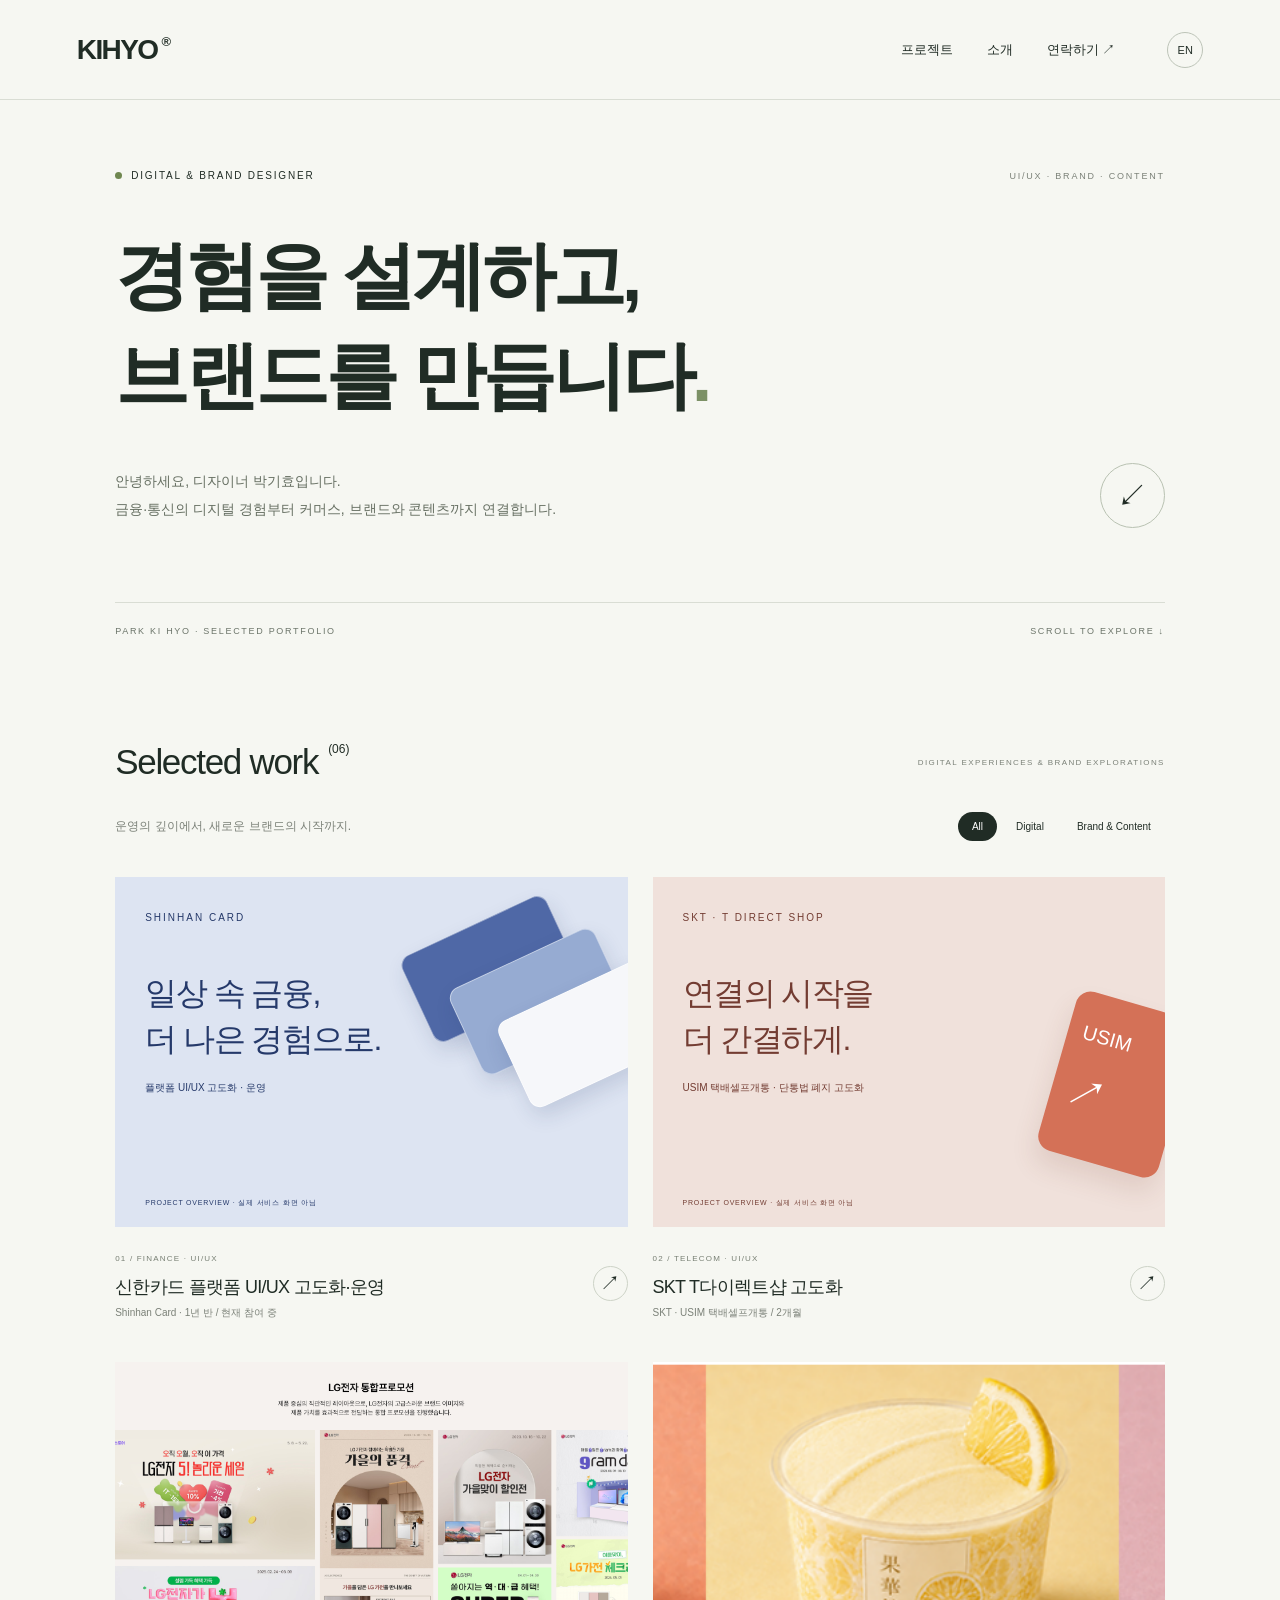
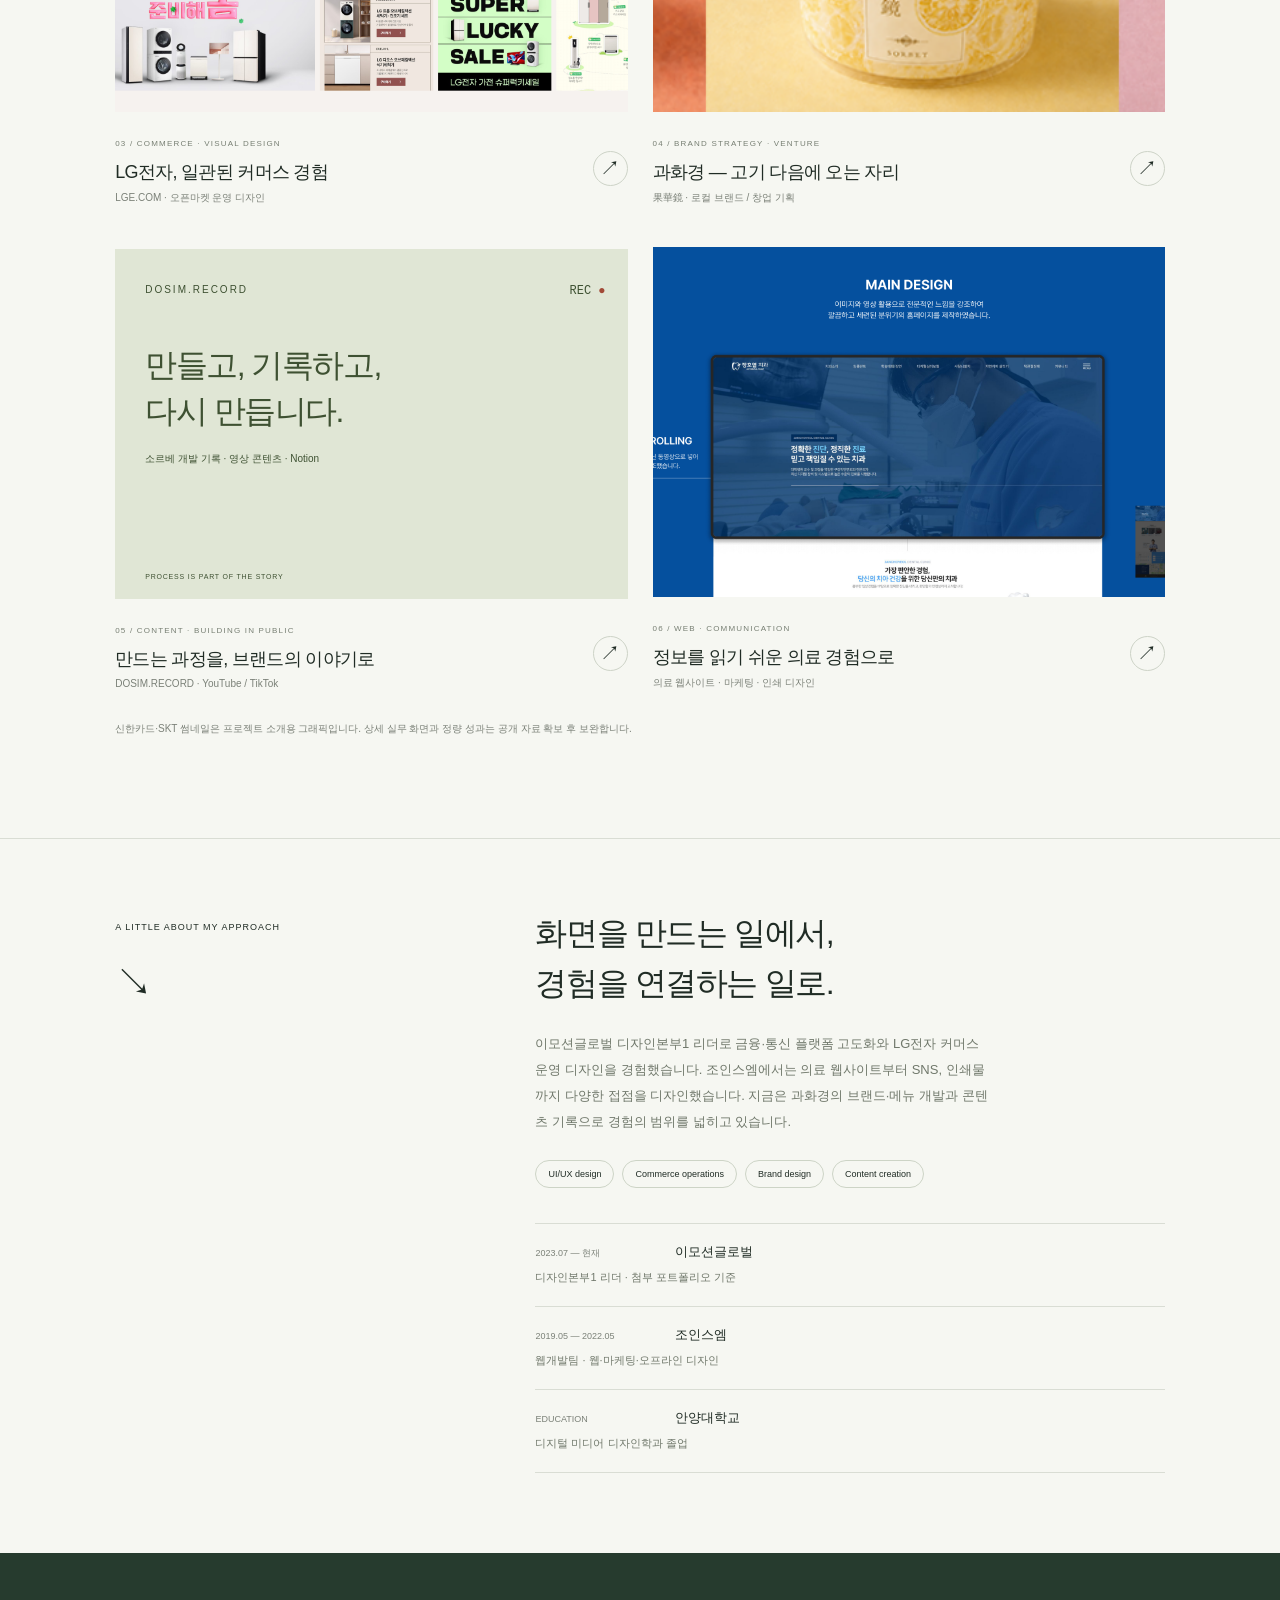
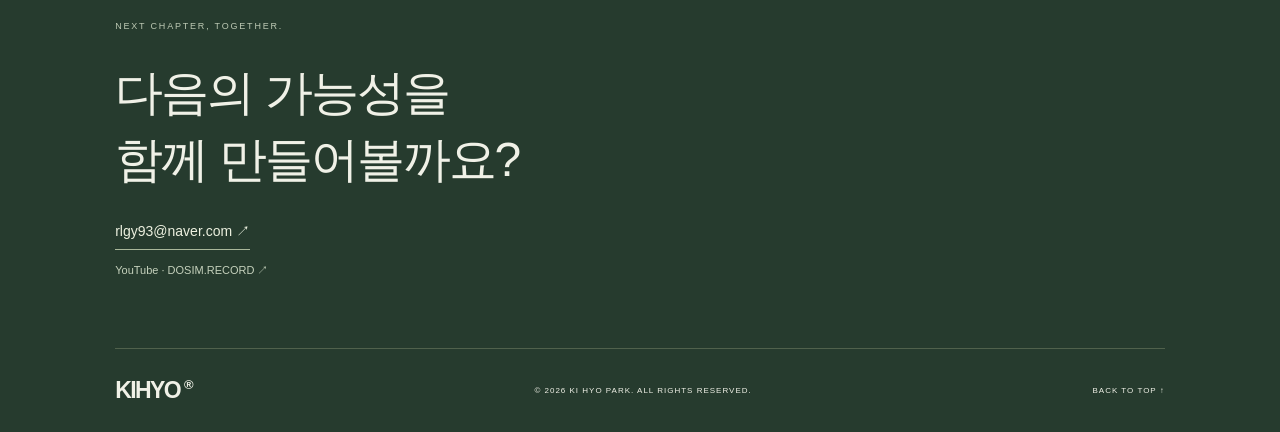
==== index.html @ 00314260 "Build Kihyo Park portfolio and configure GitHub Pages deployment" ====
<!doctype html>
<html lang="ko">
<head><meta charset="UTF-8"><meta name="viewport" content="width=device-width, initial-scale=1"><meta name="description" content="복잡한 문제를 명료한 경험으로 연결하는 시니어 프로덕트 디자이너 포트폴리오"><title>박기효 — Digital & Brand Designer</title><style>
:root{--paper:#f6f7f2;--ink:#202c25;--green:#425d45;--muted:#7b8178;--line:#d9ddd4}*{box-sizing:border-box}html{scroll-behavior:smooth;scroll-padding-top:90px}body{margin:0;background:var(--paper);color:var(--ink);font-family:'DM Sans','Noto Sans KR',sans-serif}button,a{-webkit-tap-highlight-color:transparent}a{color:inherit;text-decoration:none}button{font:inherit;color:inherit;cursor:pointer}button:focus-visible,a:focus-visible{outline:3px solid #9dac68;outline-offset:6px}.nav{height:100px;max-width:1440px;margin:auto;padding:0 6%;display:flex;align-items:center;gap:52px;border-bottom:1px solid var(--line)}.wordmark{font-size:28px;letter-spacing:-1.6px;font-weight:700}.wordmark span{font-size:13px;vertical-align:top;letter-spacing:0;margin-left:4px}.nav nav{margin-left:auto;display:flex;gap:34px;font-size:13px;font-weight:500}.lang{background:transparent;border:1px solid #bdc4b8;border-radius:50%;width:36px;height:36px;font-size:11px}.hero,.section{max-width:1440px;margin:auto;padding-left:9%;padding-right:9%}.hero{padding-top:70px;padding-bottom:26px}.eyebrow{font-size:10px;letter-spacing:1.8px;display:flex;align-items:center;gap:9px}.status{width:7px;height:7px;border-radius:50%;background:#6f8750}.location{margin-left:auto;color:var(--muted);font-size:9px}.hero h1{font-size:clamp(46px,5.8vw,84px);letter-spacing:-4px;line-height:1.35;font-weight:600;margin:45px 0 28px}.dot{color:#7c9166}.hero-bottom{display:flex;align-items:center;justify-content:space-between}.hero-bottom p{font-size:14px;line-height:1.95;color:#677063}.circle-link{height:65px;width:65px;border:1px solid #b9c2b2;border-radius:50%;display:grid;place-items:center;font-size:31px;transition:.25s}.circle-link:hover{background:var(--green);color:white;transform:rotate(-15deg)}.hero-foot{display:flex;justify-content:space-between;margin-top:65px;padding-top:23px;border-top:1px solid var(--line);font-size:9px;letter-spacing:1.7px;color:#6c756a}.work{padding-top:80px;padding-bottom:90px}.section-title{display:flex;justify-content:space-between;align-items:center}.section-title h2{font-size:35px;letter-spacing:-1.3px;font-weight:500;margin:0}.section-title h2 span{font-size:12px;vertical-align:top;margin-left:10px;letter-spacing:0}.period{font-size:8px;letter-spacing:1.4px;color:var(--muted)}.work-tools{display:flex;align-items:center;justify-content:space-between;margin:24px 0 30px;gap:20px}.work-tools p{font-size:12px;color:var(--muted)}.filters{display:flex;gap:5px}.filters button{border:1px solid transparent;background:none;border-radius:30px;font-size:10px;padding:8px 13px}.filters .active{background:var(--ink);color:white}.projects{display:grid;grid-template-columns:1fr 1fr;gap:42px 25px}.project{background:none;padding:0;border:0;text-align:left;min-width:0}.project.featured{grid-column:1/-1}.project[hidden]{display:none}.art{height:350px;position:relative;overflow:hidden;transition:border-radius .3s}.project:hover .art{border-radius:20px}.art-finance{background:#dfe6d7;height:455px}.art-label{position:absolute;top:83px;left:9%;font-size:43px;line-height:1.08;letter-spacing:-2px;font-weight:500;color:#3b573c}.art-caption{position:absolute;bottom:23px;left:27px;font-size:8px;letter-spacing:1.8px}.phone{position:absolute;width:225px;height:425px;right:17%;top:40px;transform:rotate(9deg);border:6px solid #354638;border-radius:33px;background:#fbfcf8;box-shadow:24px 27px 38px #46613a30;overflow:hidden}.phone-top{font-size:8px;padding:10px 16px;display:flex;justify-content:space-between}.phone-content{padding:13px 14px}.mini-logo{font-size:24px;font-weight:700;letter-spacing:-1px}.phone-content>p{font-size:7px;color:#727d6e;margin-top:15px}.phone-content h3{font-size:15px;margin:5px 0 16px}.balance{background:#e9efdf;border-radius:14px;padding:15px 12px}.balance small{font-size:8px}.balance strong{display:block;font-size:22px;margin-top:7px;letter-spacing:-1px}.balance strong span{font-size:11px;margin-left:3px}.chart{height:66px;display:flex;align-items:end;gap:7px;padding:12px 0}.chart i{width:12px;background:#8aa469;border-radius:3px 3px 0 0;height:30%}.chart i:nth-child(2n){height:45%}.chart i:nth-child(3n){height:60%}.chart i:nth-child(4n){height:80%}.chart i:last-child{height:100%;background:#425d45}.growth{font-size:7px;color:#5b724e}.phone-tile{display:flex;align-items:center;gap:7px;margin-top:16px;font-size:18px}.phone-tile span{font-size:7px;line-height:1.9}.phone-nav{border-top:1px solid #e1e5dc;margin-top:18px;padding-top:15px;text-align:center;color:#69785f}.project-info{display:flex;align-items:center;justify-content:space-between;padding-top:20px}.project-type{font-size:8px;color:#777f73;letter-spacing:1.2px}.project-info h3{font-size:18px;font-weight:500;letter-spacing:-.7px;margin:10px 0 7px}.project-info p{font-size:10px;color:#7b8178;margin:0}.project-arrow{width:35px;height:35px;display:grid;place-items:center;border:1px solid #cdd3c7;border-radius:50%;font-size:20px}.art-life{background:#ebe5db}.life-title{position:absolute;left:25px;top:27px;font-size:28px;letter-spacing:-1.2px;line-height:1.1;color:#655644}.life-title em{font-family:Georgia,serif;font-weight:400}.life-window{position:absolute;left:25%;top:115px;width:68%;height:230px;background:#faf7ef;box-shadow:0 15px 35px #5e4c3420;overflow:hidden}.life-menu{position:relative;padding:15px;font-size:20px;font-weight:700;z-index:2}.life-menu span{float:right;font-size:5px;letter-spacing:1px;padding-top:9px}.sun{position:absolute;background:#de9d57;width:70px;height:70px;border-radius:50%;right:25px;top:55px}.hill{position:absolute;width:250px;height:160px;border-radius:50%;background:#919d80;right:-100px;bottom:-15px;transform:rotate(-20deg)}.hill-two{background:#62765c;right:-50px;bottom:-95px;width:300px}.life-text{position:absolute;left:22px;top:85px;font-size:18px;line-height:1.6;letter-spacing:-1px}.life-text small{display:block;font-size:7px;letter-spacing:0;margin-top:17px}.art-system{background:#dce1e9}.system-heading{position:absolute;left:25px;top:26px;font-size:28px;line-height:1.1;letter-spacing:-1px;color:#3c495c}.component{position:absolute;background:#f7f8fb;border-radius:9px;box-shadow:0 6px 20px #4f5a6c0c;padding:16px}.component span{display:block;font-size:6px;letter-spacing:.5px}.c-one{left:25px;top:121px;width:115px;font-size:45px;line-height:1}.c-one span{margin-top:12px}.c-two{right:25px;top:46px;transform:rotate(8deg);width:125px;height:100px;display:flex;align-content:center;flex-wrap:wrap}.c-two i{width:32px;height:32px;background:#3d4f66;border-radius:50%;margin-right:-5px}.c-two i:nth-child(2){background:#9eafc5}.c-two i:nth-child(3){background:#d7dfeb}.c-two span{width:100%;margin-top:10px}.c-three{right:25px;top:166px;width:150px;display:flex;gap:15px;align-items:center;font-size:43px;color:#667993;transform:rotate(-7deg)}.c-three span{font-size:7px;line-height:1.6}.c-four{left:42px;bottom:40px;width:160px;transform:rotate(-5deg)}.c-four b{font-size:8px;display:block;background:#42566f;color:white;border-radius:20px;padding:10px 15px;font-weight:400}.c-four span{margin-top:9px}.sample-note{font-size:10px;color:#7b8178;line-height:1.8;margin-top:30px}.about{border-top:1px solid var(--line);padding-top:70px;padding-bottom:80px;display:grid;grid-template-columns:1fr 1.7fr;gap:50px}.about-label{font-size:9px;letter-spacing:1px;padding-top:13px}.about-label span{display:block;font-size:38px;margin-top:25px}.about h2{font-size:32px;letter-spacing:-1.4px;line-height:1.55;font-weight:500;margin:0 0 23px}.about p{font-size:13px;line-height:2;color:#70786b;max-width:460px}.skills{display:flex;flex-wrap:wrap;gap:8px;margin-top:25px}.skills span{border:1px solid #cdd4c6;border-radius:20px;padding:8px 12px;font-size:9px}.about .sample-note{font-size:10px}.contact{background:#263b2e;color:#f0f1e7;padding-top:68px}.contact .eyebrow{color:#bdc9b4;font-size:9px}.contact h2{font-size:48px;line-height:1.4;letter-spacing:-2px;font-weight:500;margin:28px 0}.contact-link{background:none;color:#ecf0df;border:0;border-bottom:1px solid #a9b79a;padding:0 0 10px;font-size:14px}.contact>p{font-size:12px;line-height:1.8;color:#ccd5c5}footer{display:flex;align-items:center;justify-content:space-between;border-top:1px solid #50614c;margin-top:70px;padding:28px 0}footer span,footer>a:last-child{font-size:8px;letter-spacing:1px}footer .wordmark{font-size:23px}dialog{border:1px solid var(--line);border-radius:14px;background:var(--paper);color:var(--ink);padding:50px;max-width:740px;width:90%;max-height:85vh;overflow:auto}dialog::backdrop{background:#17281cd0;backdrop-filter:blur(6px)}.close{position:absolute;right:18px;top:12px;border:0;background:none;font-size:30px}dialog h2{font-size:30px;line-height:1.5;letter-spacing:-1px}dialog p{font-size:14px;line-height:1.9;color:#687361}dialog h3{font-size:15px;border-top:1px solid var(--line);padding-top:22px;margin-top:27px}body.modal-open{overflow:hidden}@media(min-width:1500px){.hero,.section{padding-left:130px;padding-right:130px}}@media(max-width:700px){.nav{height:76px;padding:0 6%;gap:20px}.nav nav{gap:16px;font-size:11px}.wordmark{font-size:23px}.lang{width:30px;height:30px}.hero,.section{padding-left:7%;padding-right:7%}.hero{padding-top:40px}.location{display:none}.hero h1{font-size:43px;letter-spacing:-2.7px;margin-top:38px}.hero-bottom p{font-size:11px}.circle-link{width:47px;height:47px;font-size:25px}.hero-foot{font-size:7px;letter-spacing:.7px;margin-top:40px}.work{padding-top:50px;padding-bottom:50px}.section-title h2{font-size:30px}.period{display:none}.work-tools{align-items:start;flex-direction:column;gap:5px;margin-top:13px}.projects{grid-template-columns:1fr;gap:32px}.art-finance{height:350px}.art-label{font-size:25px;left:7%;top:58px}.phone{width:190px;height:370px;right:9%;top:48px;border-width:5px}.phone-content{padding:8px 11px}.phone-content h3{font-size:12px}.balance strong{font-size:20px}.phone-tile{margin-top:12px}.phone-nav{margin-top:10px}.art-caption{font-size:6px;left:18px;bottom:16px}.project-info h3{font-size:16px}.about{grid-template-columns:1fr;gap:25px;padding-top:40px;padding-bottom:40px}.about-label span{display:inline;font-size:20px;margin-left:20px}.about h2{font-size:29px}.contact{padding-top:45px}.contact h2{font-size:36px}footer{gap:20px;flex-wrap:wrap;margin-top:50px}footer>span{order:3;width:100%;font-size:7px}dialog{padding:35px 24px}dialog h2{font-size:25px}}@media(prefers-reduced-motion:reduce){html{scroll-behavior:auto}*{transition:none!important}}
.client-art{height:350px;position:relative;overflow:hidden;padding:30px;text-align:left}.client-art>span{font-size:10px;letter-spacing:2px}.client-art>strong{display:block;font-size:32px;letter-spacing:-1.5px;line-height:1.45;margin-top:45px;font-weight:500;position:relative;z-index:1}.client-art>small{display:block;font-size:10px;margin-top:18px;position:relative;z-index:1}.client-art>em{position:absolute;bottom:19px;left:30px;font-style:normal;font-size:7px;letter-spacing:.8px;z-index:1}.shinhan{background:#dde4f2;color:#25396a}.abstract-cards{position:absolute;right:-30px;top:70px;transform:rotate(-25deg)}.abstract-cards i{display:block;width:160px;height:95px;background:#4f68a6;border:1px solid #ffffff70;border-radius:12px;margin-top:-45px;box-shadow:0 10px 20px #25396a25}.abstract-cards i:nth-child(2){background:#96abd2;margin-left:30px}.abstract-cards i:nth-child(3){background:#f6f7fa;margin-left:60px}.skt{background:#f0e1db;color:#733c32}.sim-art{position:absolute;right:-15px;top:125px;transform:rotate(16deg);width:125px;height:165px;background:#d47157;border-radius:15px 40px 15px 15px;color:#fff;padding:30px 15px;font-size:20px;box-shadow:0 15px 25px #78433120}.sim-art span{display:block;margin-top:20px;font-size:40px}.source-art img{width:100%;height:100%;object-fit:cover}.source-art{background:#e9e5df}.sorbet img{object-fit:cover;object-position:center 29%}.content-art{background:#e0e6d5;color:#3e5132}.record-mark{position:absolute;right:22px;top:35px;font-family:monospace;font-size:12px}.record-mark b{color:#a24a37}.career{margin-top:35px;border-top:1px solid var(--line)}.career>div{padding:18px 0;border-bottom:1px solid var(--line)}.career span{font-size:9px;color:#7b8178;display:inline-block;min-width:140px}.career b{font-size:13px;font-weight:500}.career p{font-size:11px;margin:5px 0 0}.channel-link{display:block;width:fit-content;font-size:11px;margin-top:22px;color:#c5d1bc}.case-image{display:block;width:100%;height:auto;margin-top:25px;border:1px solid var(--line)}
@media(max-width:700px){.client-art>strong{font-size:30px}.career span{min-width:130px}}

</style></head>
<body>
<header class="nav"><a class="wordmark" href="#home" aria-label="홈">KIHYO<span>®</span></a><nav aria-label="주요 메뉴"><a href="#work" data-ko="프로젝트" data-en="Work">프로젝트</a><a href="#about" data-ko="소개" data-en="About">소개</a><a href="#contact" data-ko="연락하기 ↗︎" data-en="Contact ↗︎">연락하기 ↗︎</a></nav><button class="lang" aria-label="Switch to English">EN</button></header>
<main id="home">
<section class="hero"><div class="eyebrow"><span class="status"></span> DIGITAL & BRAND DESIGNER <span class="location">UI/UX · BRAND · CONTENT</span></div><h1 data-ko="경험을 설계하고,<br>브랜드를 만듭니다<span class='dot'>.</span>" data-en="Designing experiences.<br>Building brands.<span class='dot'>.</span>">경험을 설계하고,<br>브랜드를 만듭니다<span class="dot">.</span></h1><div class="hero-bottom"><p data-ko="안녕하세요, 디자이너 박기효입니다.<br>금융·통신의 디지털 경험부터 커머스, 브랜드와 콘텐츠까지 연결합니다." data-en="I’m Kihyo Park, a digital and brand designer.<br>Connecting finance, telecom, commerce, brands and content.">안녕하세요, 디자이너 박기효입니다.<br>금융·통신의 디지털 경험부터 커머스, 브랜드와 콘텐츠까지 연결합니다.</p><a class="circle-link" href="#work" aria-label="프로젝트 살펴보기">↙︎</a></div><div class="hero-foot"><span>PARK KI HYO · SELECTED PORTFOLIO</span><span>SCROLL TO EXPLORE ↓</span></div></section>
<section id="work" class="work section"><div class="section-title"><h2>Selected work<span>(06)</span></h2><span class="period">DIGITAL EXPERIENCES & BRAND EXPLORATIONS</span></div><div class="work-tools"><p data-ko="운영의 깊이에서, 새로운 브랜드의 시작까지." data-en="From evolving digital services to starting a brand.">운영의 깊이에서, 새로운 브랜드의 시작까지.</p><div class="filters" aria-label="프로젝트 분야"><button class="active" data-filter="all" aria-pressed="true">All</button><button data-filter="product" aria-pressed="false">Digital</button><button data-filter="brand" aria-pressed="false">Brand & Content</button></div></div>
<div class="projects"><button class="project" data-category="product" data-project="0"><div class="client-art shinhan"><span>SHINHAN CARD</span><strong>일상 속 금융,<br>더 나은 경험으로.</strong><small>플랫폼 UI/UX 고도화 · 운영</small><div class="abstract-cards"><i></i><i></i><i></i></div><em>PROJECT OVERVIEW · 실제 서비스 화면 아님</em></div><div class="project-info"><div><span class="project-type">01 / FINANCE · UI/UX</span><h3>신한카드 플랫폼 UI/UX 고도화·운영</h3><p>Shinhan Card · 1년 반 / 현재 참여 중</p></div><span class="project-arrow">↗︎</span></div></button>
<button class="project" data-category="product" data-project="1"><div class="client-art skt"><span>SKT · T DIRECT SHOP</span><strong>연결의 시작을<br>더 간결하게.</strong><small>USIM 택배셀프개통 · 단통법 폐지 고도화</small><div class="sim-art">USIM<span>↗︎</span></div><em>PROJECT OVERVIEW · 실제 서비스 화면 아님</em></div><div class="project-info"><div><span class="project-type">02 / TELECOM · UI/UX</span><h3>SKT T다이렉트샵 고도화</h3><p>SKT · USIM 택배셀프개통 / 2개월</p></div><span class="project-arrow">↗︎</span></div></button>
<button class="project" data-category="product" data-project="2"><div class="art source-art"><img src="[data-uri]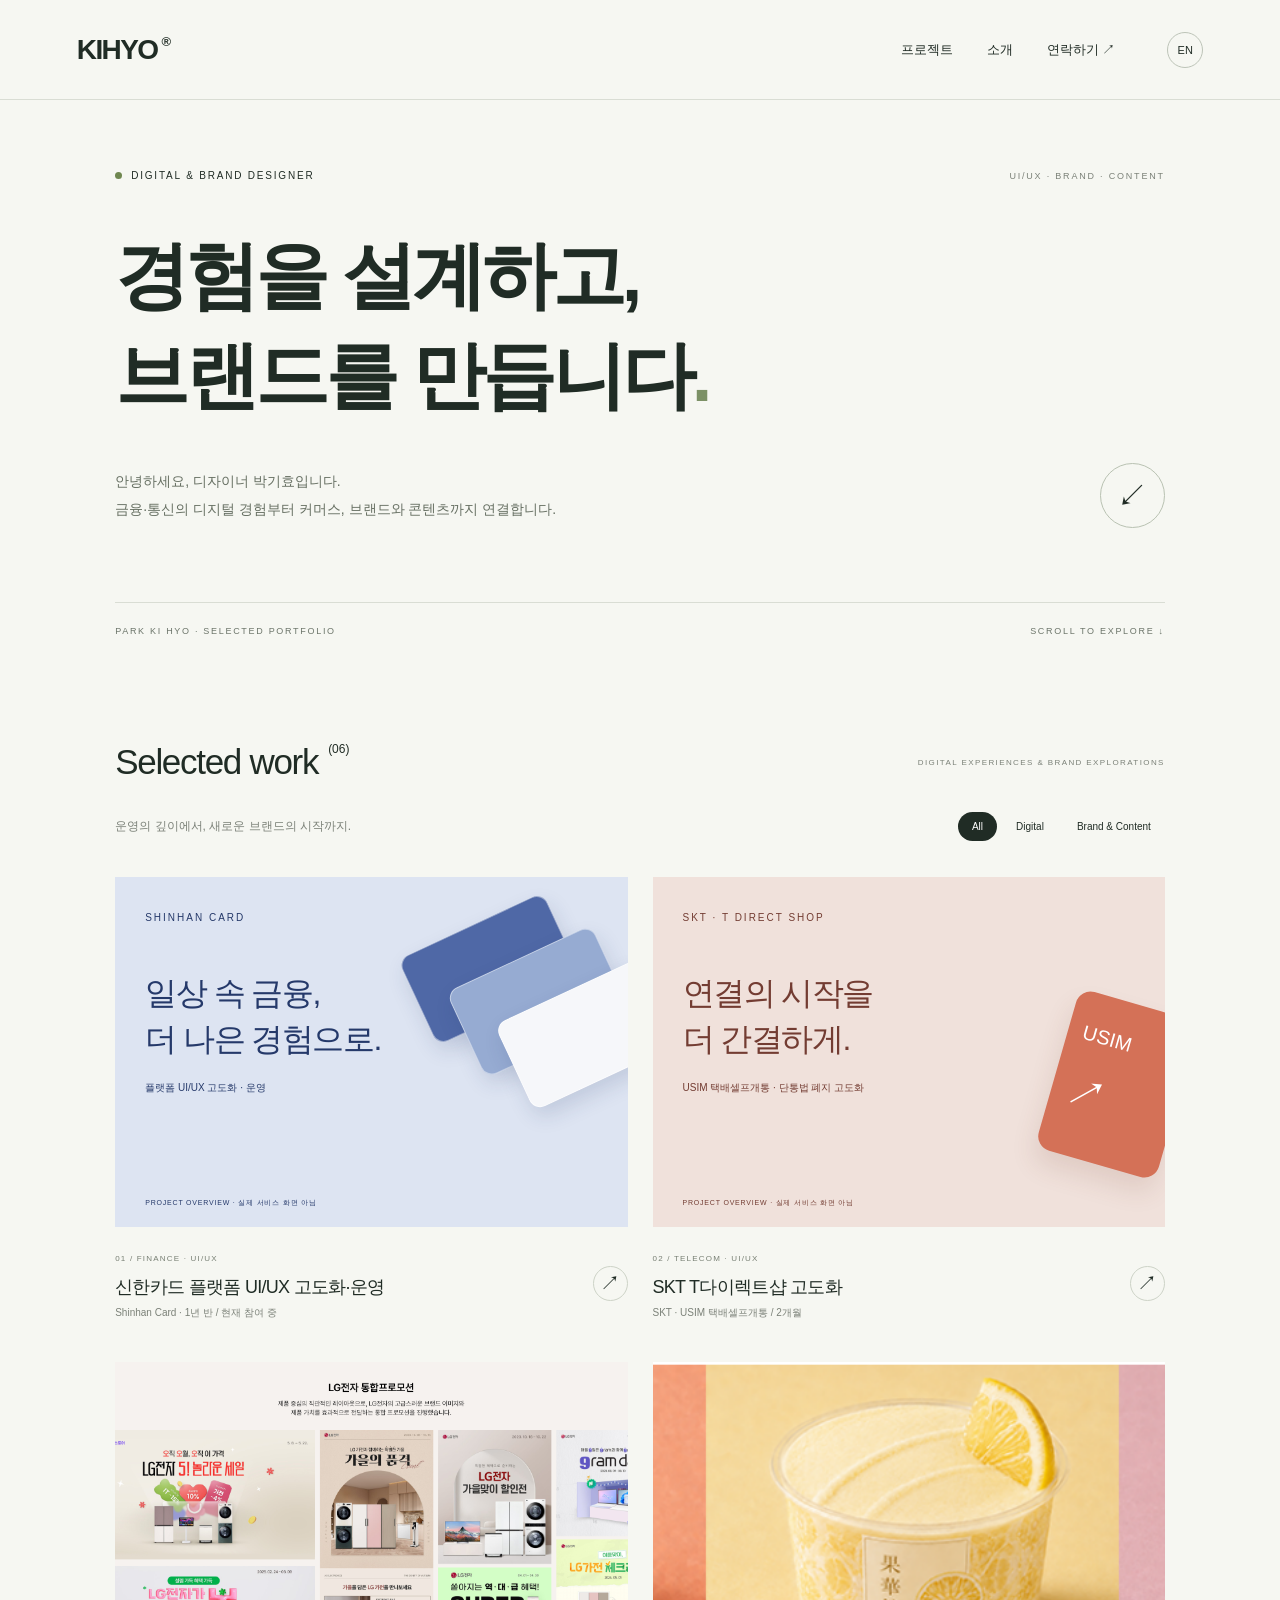
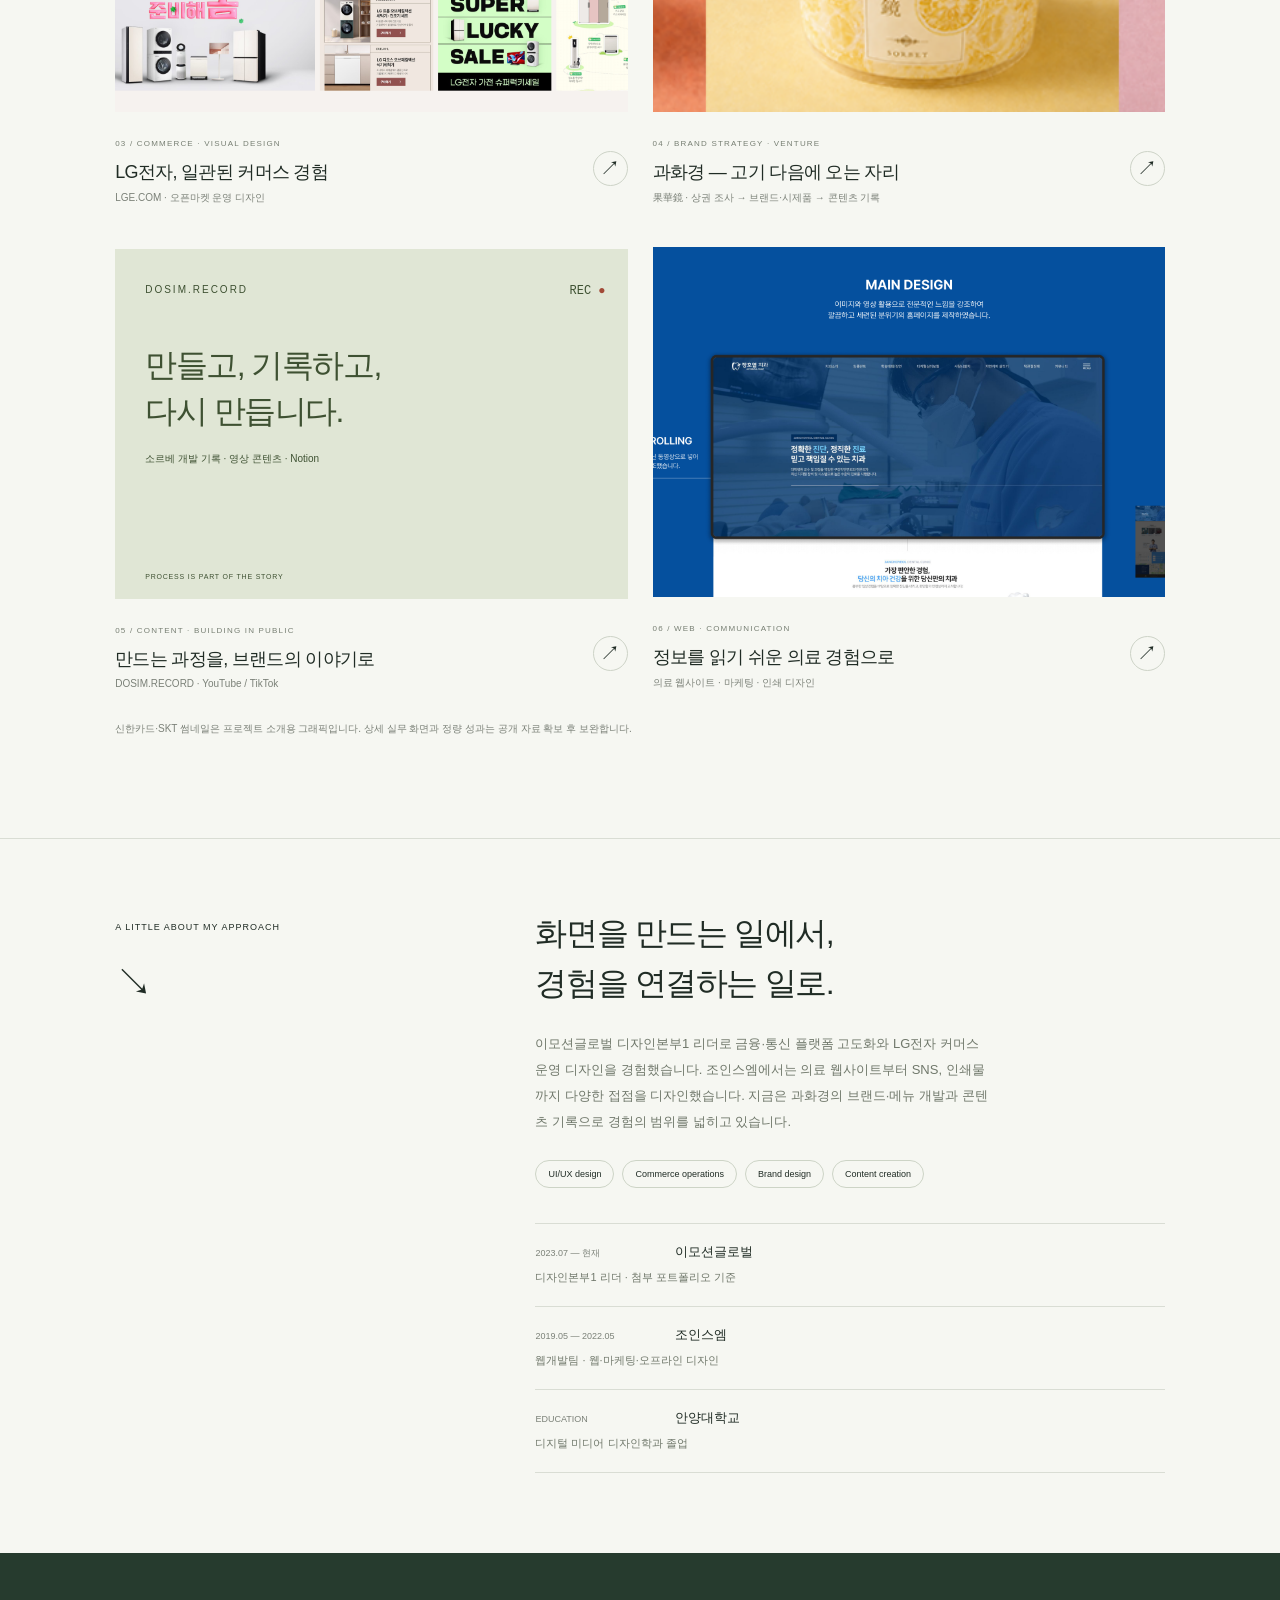
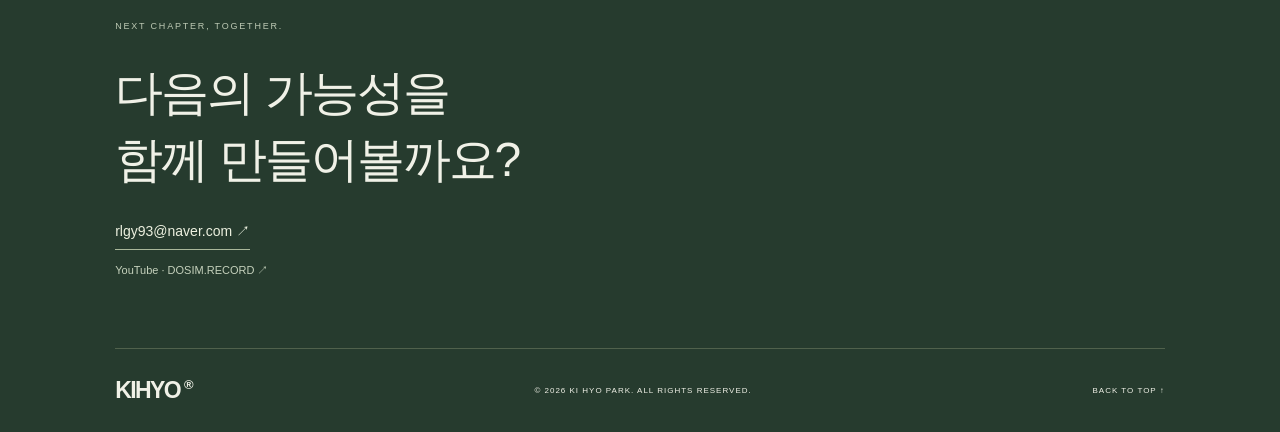
